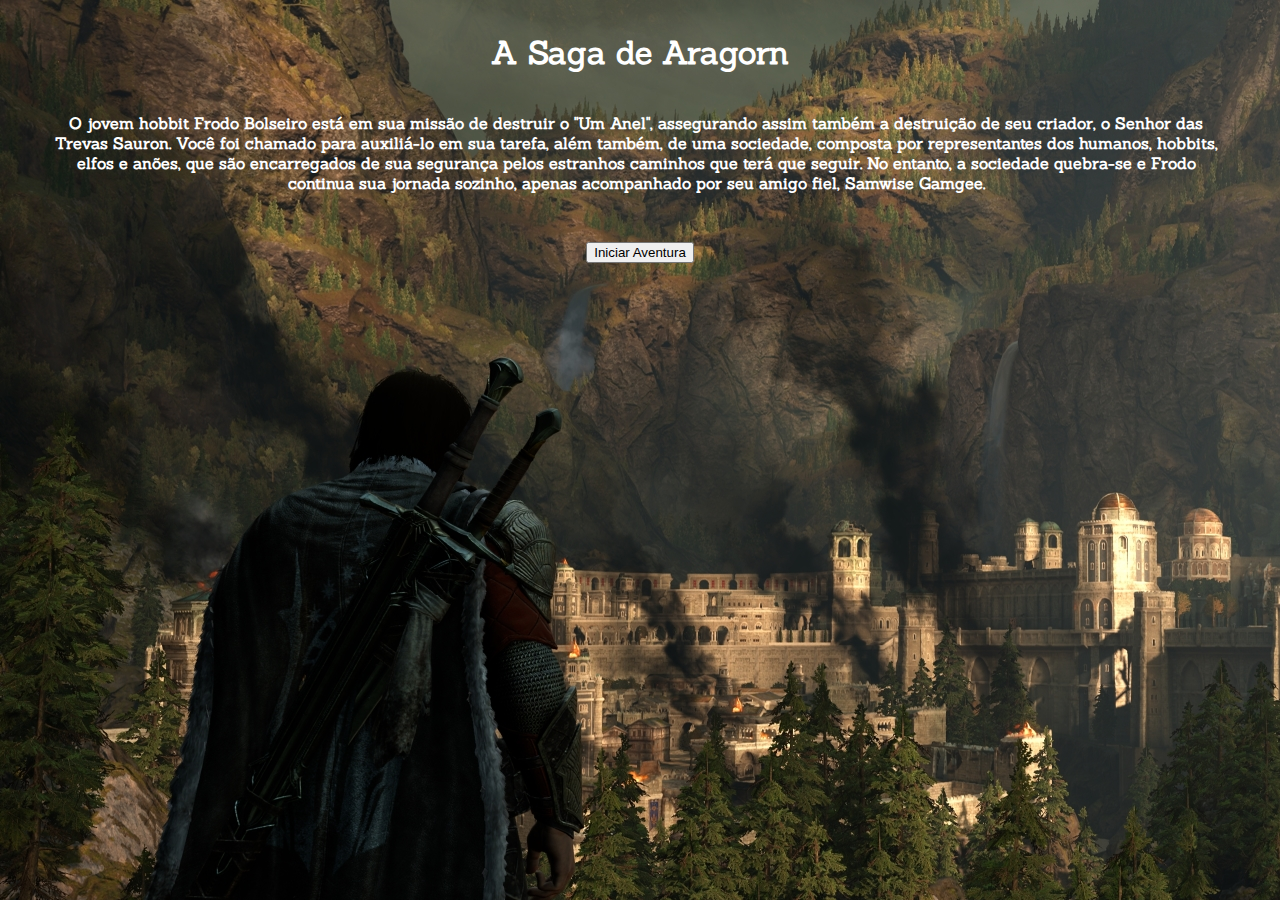
==== aragorn.html @ e7f4b3f5 "versao inicial do projeto" ====
<!DOCTYPE html>
<html lang="pt-br">
<head>
    <meta charset="UTF-8">
    <meta http-equiv="X-UA-Compatible" content="IE=edge">
    <meta name="viewport" content="width=device-width, initial-scale=1.0">
    <link href="https://cdn.jsdelivr.net/npm/bootstrap@5.1.0/dist/css/bootstrap.min.css" rel="stylesheet"
        integrity="sha384-KyZXEAg3QhqLMpG8r+8fhAXLRk2vvoC2f3B09zVXn8CA5QIVfZOJ3BCsw2P0p/We" crossorigin="anonymous">
    <script src="https://cdn.jsdelivr.net/npm/bootstrap@5.1.0/dist/js/bootstrap.bundle.min.js"
        integrity="sha384-U1DAWAznBHeqEIlVSCgzq+c9gqGAJn5c/t99JyeKa9xxaYpSvHU5awsuZVVFIhvj"
        crossorigin="anonymous"></script>
        <link rel="preconnect" href="https://fonts.googleapis.com">
    <link rel="preconnect" href="https://fonts.gstatic.com" crossorigin>
    <link href="https://fonts.googleapis.com/css2?family=Sanchez&display=swap" rel="stylesheet">
    <link rel="stylesheet" type="text/css" href="aragorn.css" media="screen" />
    <script type="text/javascript" src="aragorn.js"></script>
    <title>A Saga de Aragorn</title>
</head>
<body>
    <h1>A Saga de Aragorn</h1>

    <h4> O jovem hobbit Frodo Bolseiro está em sua missão de destruir o "Um Anel", assegurando assim também a destruição de seu criador, o Senhor das Trevas Sauron. Você foi chamado para auxiliá-lo em sua tarefa, além também, de uma sociedade, composta por representantes dos humanos, hobbits, elfos e anões, que são encarregados de sua segurança pelos estranhos caminhos que terá que seguir. No entanto, a sociedade quebra-se e Frodo continua sua jornada sozinho, apenas acompanhado por seu amigo fiel, Samwise Gamgee.</h4>
    <button onclick="aragornStory1()"> Iniciar Aventura</button>

</body>
</html>
---- aragorn.css ----
body {
    font-family: 'Sanchez', serif;
    text-align:center;
    background-image: url(./img/fundoaragorn.jpg);
    background-size: cover;
    color: white;
}
h1{
    margin-top: 2rem;
}
h4{
    margin: 2.5rem 3rem 3rem 2.5rem;
}

button{
    align-self: auto;
    color: black;
}

@media (max-width: 700px)  {
    header {
        display: flex;
        justify-content: center;
    }

    body {
        background-size:auto; 
        background-repeat: none;
    }
 
    footer{
        position: initial;
    }
 
    img{
        width: 900px;
    }
 }
 @media (min-width: 700px)  {
     body{
         background-size: auto;
         background-repeat: none;
        }

    img {
        width: 900px;
    }
}
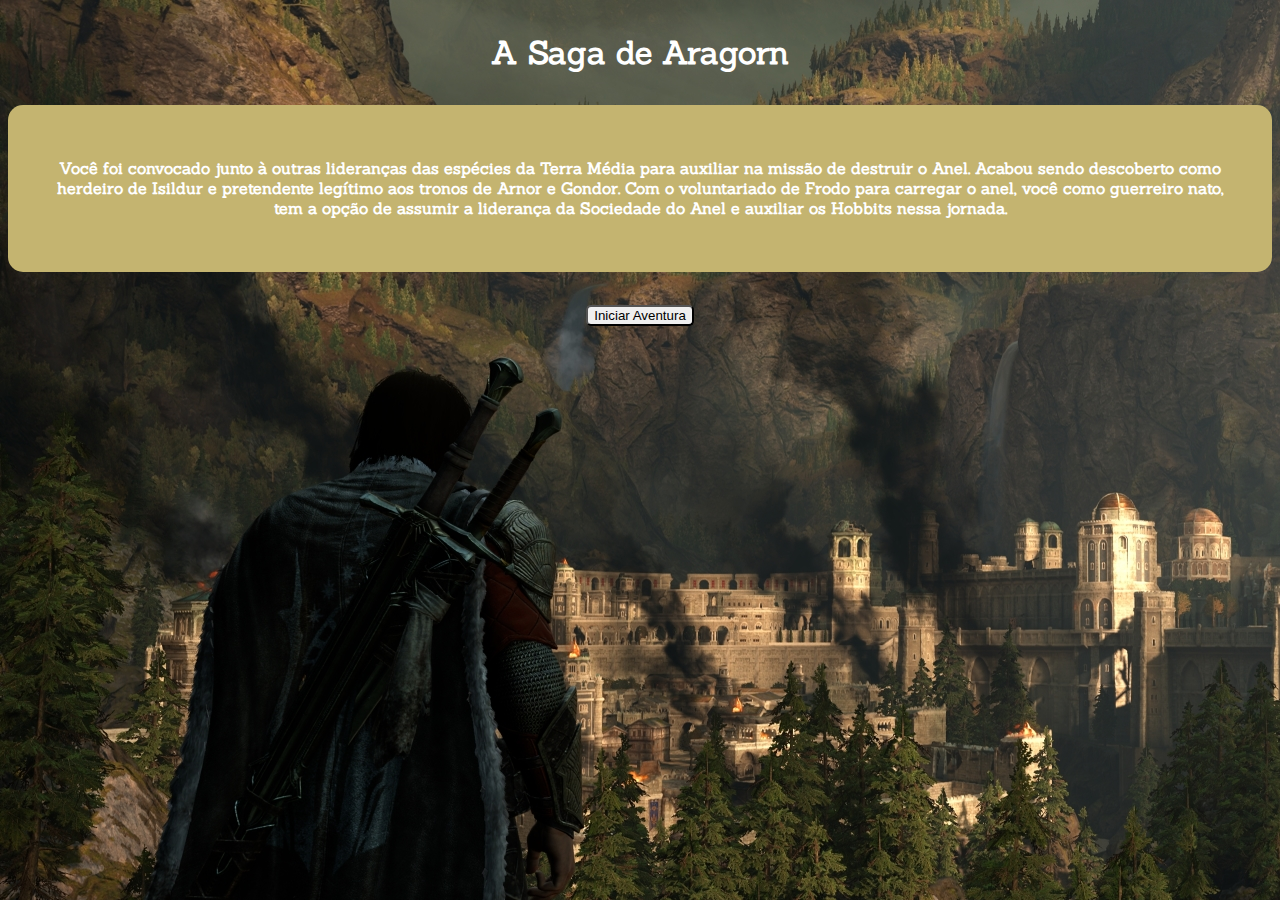
==== commit 303284a3: "git commit - atualização do css e no enredo" ====
--- a/aragorn.html
+++ b/aragorn.html
@@ -15,12 +15,16 @@
     <link rel="stylesheet" type="text/css" href="aragorn.css" media="screen" />
     <script type="text/javascript" src="aragorn.js"></script>
     <title>A Saga de Aragorn</title>
+    <link href="http://blogdaterra-media.blogspot.com/favicon.ico" rel="icon" type="image/x-icon">
 </head>
 <body>
     <h1>A Saga de Aragorn</h1>
-
-    <h4> O jovem hobbit Frodo Bolseiro está em sua missão de destruir o "Um Anel", assegurando assim também a destruição de seu criador, o Senhor das Trevas Sauron. Você foi chamado para auxiliá-lo em sua tarefa, além também, de uma sociedade, composta por representantes dos humanos, hobbits, elfos e anões, que são encarregados de sua segurança pelos estranhos caminhos que terá que seguir. No entanto, a sociedade quebra-se e Frodo continua sua jornada sozinho, apenas acompanhado por seu amigo fiel, Samwise Gamgee.</h4>
+<div class="container">
+    <h4> Você foi convocado junto à outras lideranças das espécies da Terra Média para auxiliar na missão de destruir o Anel. Acabou sendo descoberto como herdeiro de Isildur e pretendente legítimo aos tronos de Arnor e Gondor. Com o voluntariado de Frodo para carregar o anel, você como guerreiro nato, tem a opção de assumir a liderança da Sociedade do Anel e auxiliar os Hobbits nessa jornada.</h4>
+</div>
+</body>
     <button onclick="aragornStory1()"> Iniciar Aventura</button>
-
+    <br>
+    <br>
 </body>
 </html>--- a/aragorn.css
+++ b/aragorn.css
@@ -8,13 +8,23 @@
 h1{
     margin-top: 2rem;
 }
-h4{
-    margin: 2.5rem 3rem 3rem 2.5rem;
+
+.container{
+    background-color: #c4b470;
+    margin-top: 2rem;
+    margin-bottom: 2rem;
+    border-radius: 15px;
+    padding: 2rem;
 }
 
 button{
     align-self: auto;
     color: black;
+    border-radius: 5px;
+}
+
+button:hover{
+    transform: scale(1.1);
 }
 
 @media (max-width: 700px)  {
